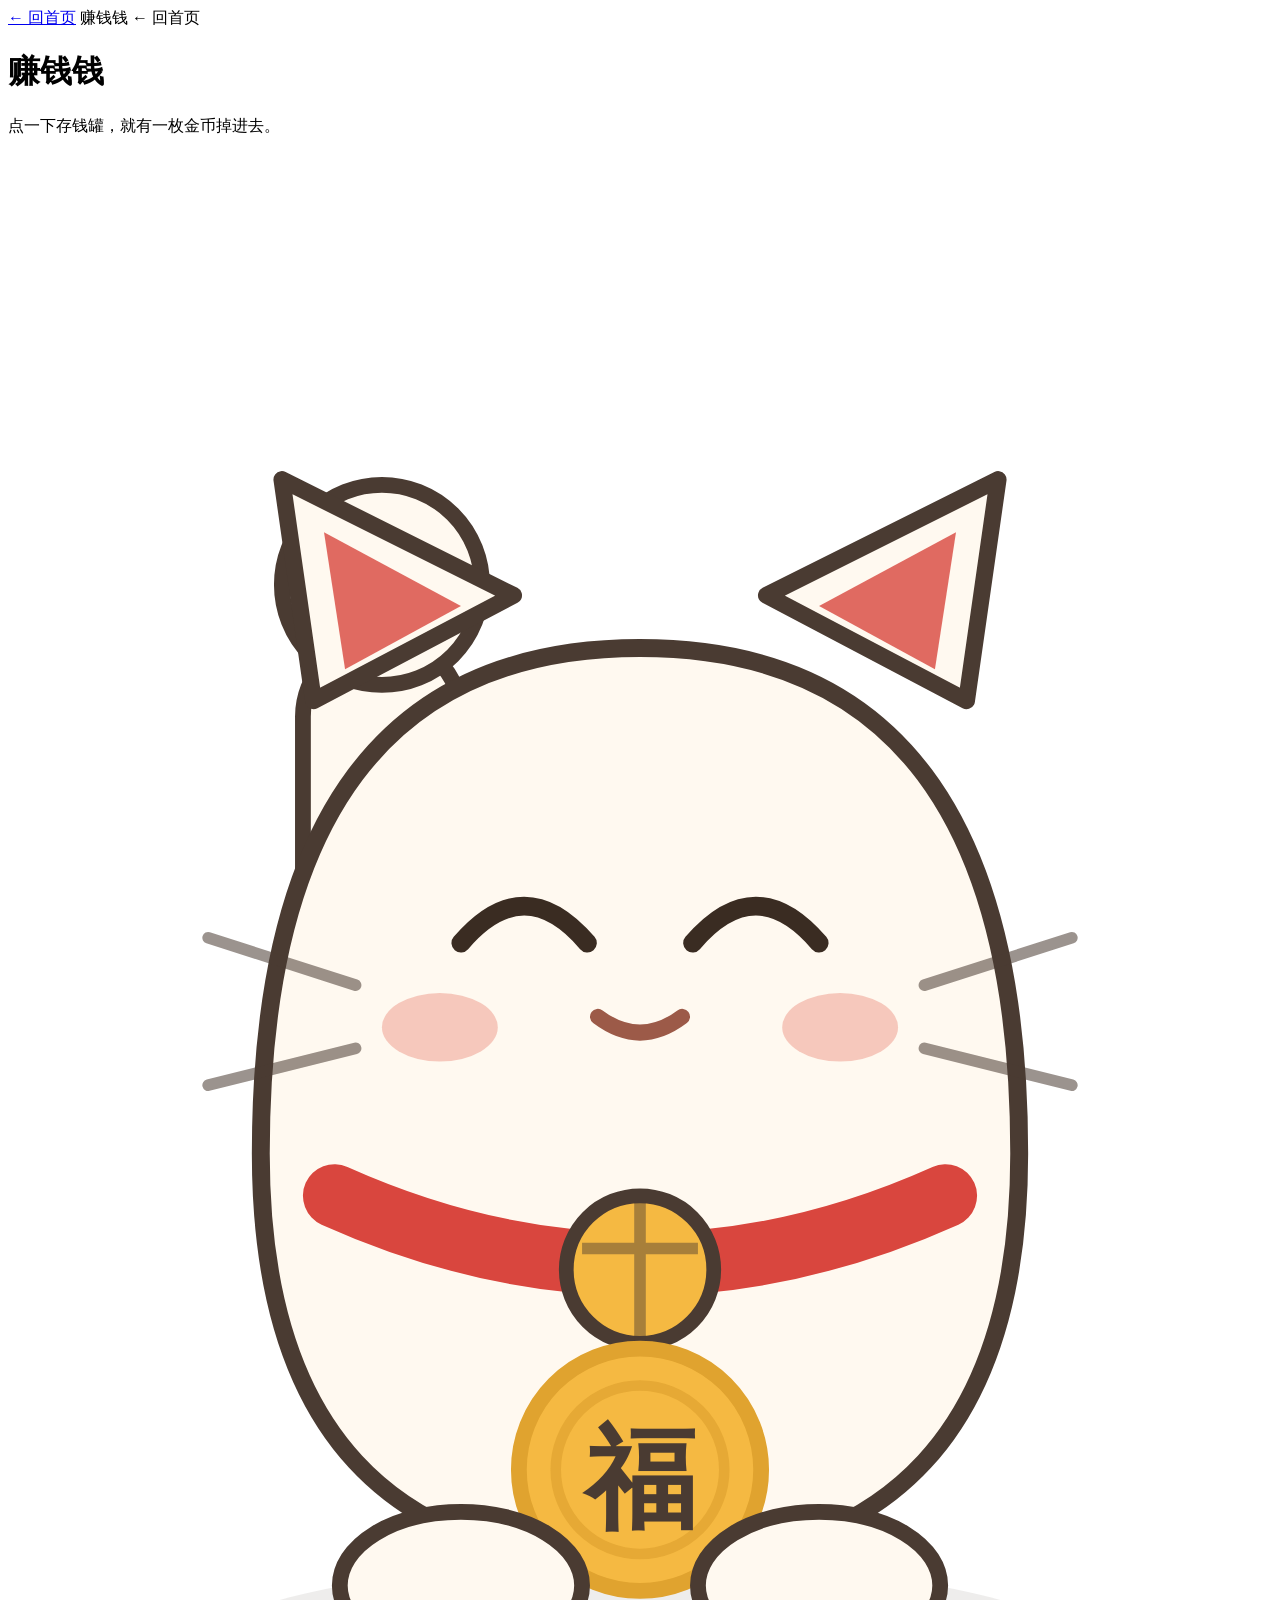
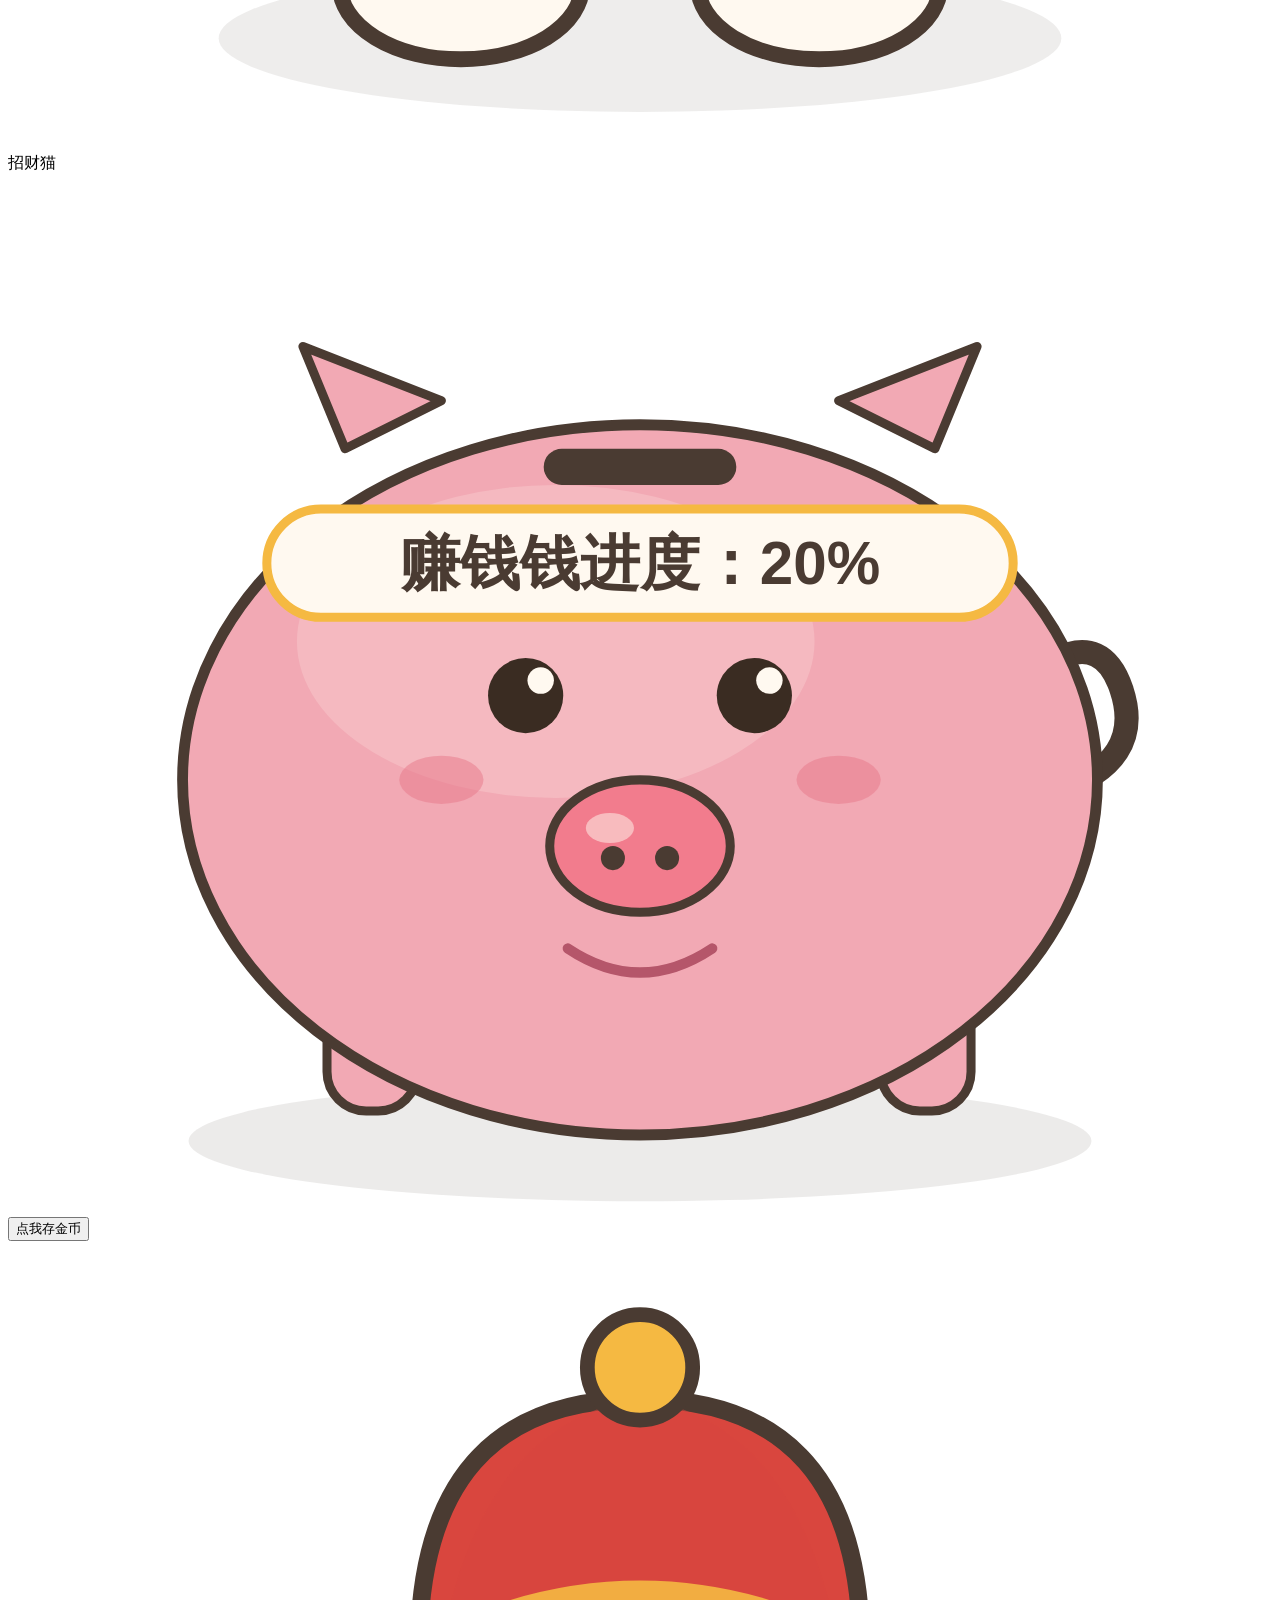
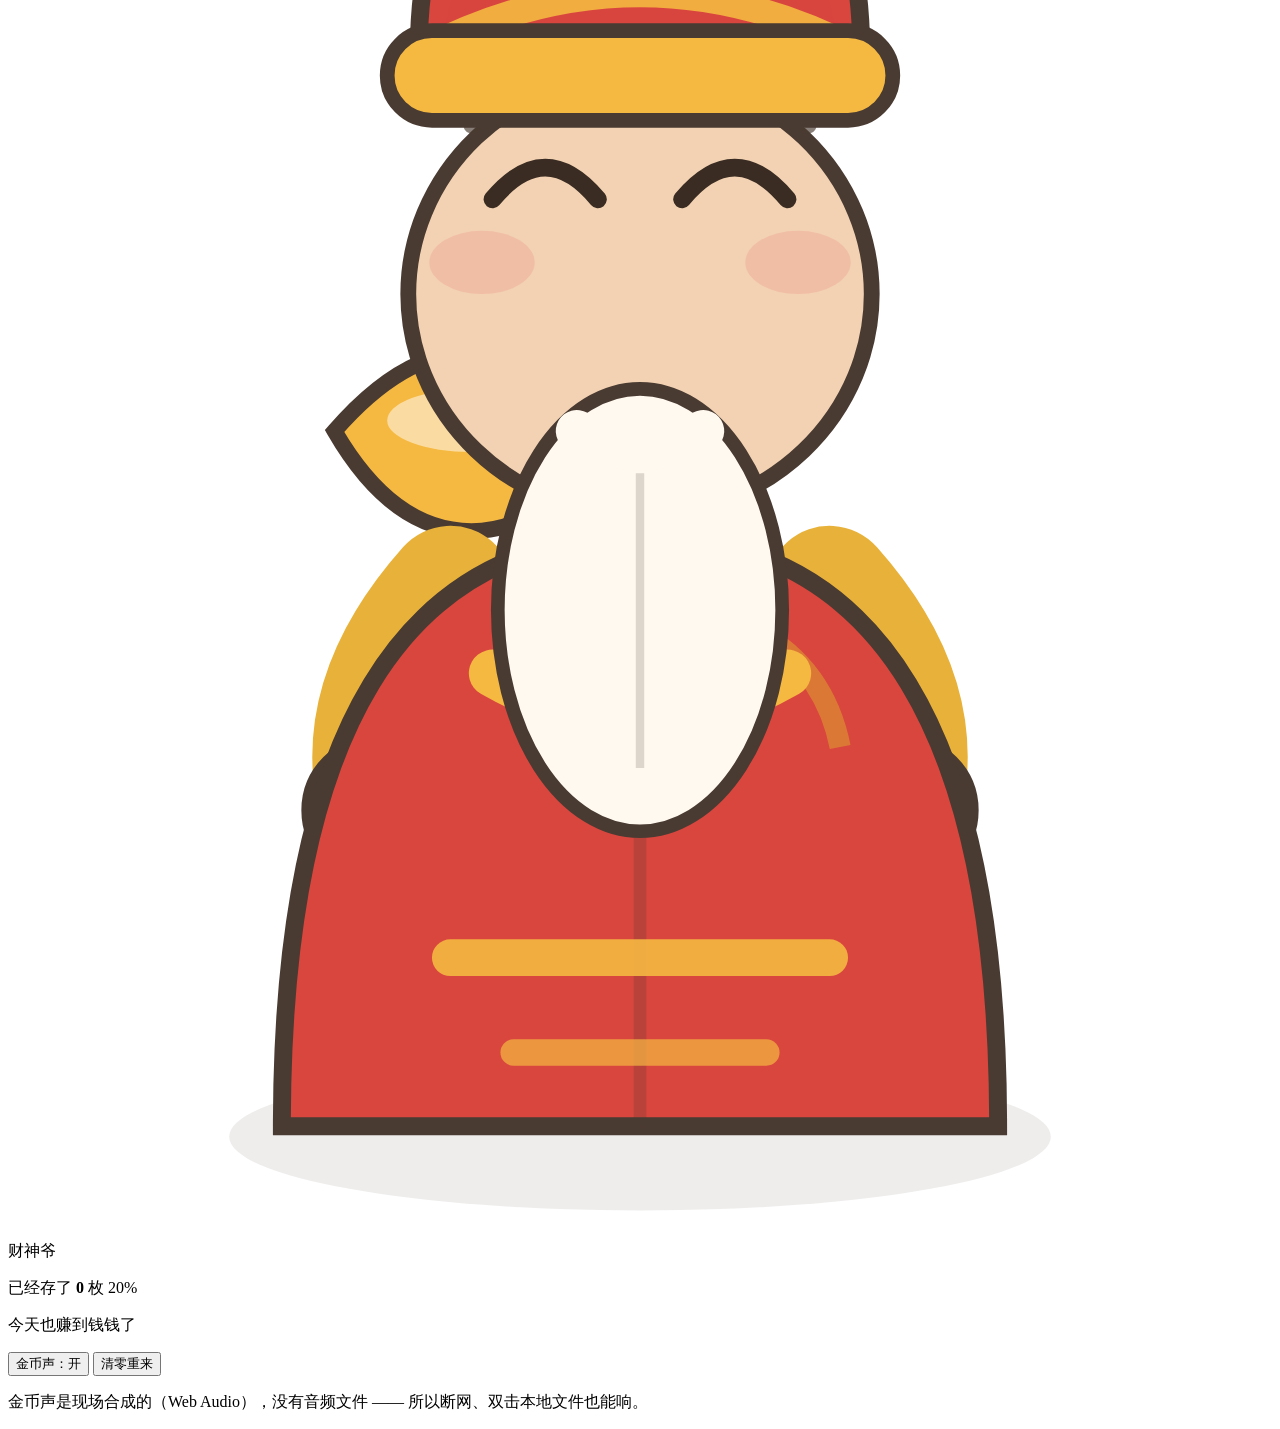
==== coin.html @ 94a7c1ab "add coin.html" ====
<!DOCTYPE html>
<html lang="zh-CN">
<head>
<meta charset="UTF-8">
<meta name="viewport" content="width=device-width, initial-scale=1">
<title>赚钱钱 · 聪聪明和小叮当</title>
<meta name="description" content="点一下存钱罐，叮的一声就存进去一枚金币。左边招财猫，右边财神爷，一起帮合力攒钱钱。">
<meta name="theme-color" content="#FFF9F0">
<link rel="canonical" href="https://henrylu-gz.github.io/ccm-xdd/coin.html">
<meta name="robots" content="noindex">

<link rel="icon" href="favicon.ico" sizes="32x32">
<link rel="icon" type="image/svg+xml" href="favicon.svg">
<link rel="apple-touch-icon" href="apple-touch-icon.png">

<link rel="stylesheet" href="styles.css">
</head>
<body class="coinpage">

  <main class="coin">

    <!-- 顶部返回：对称的另一半在页脚 -->
    <nav class="pagenav">
      <a class="pagenav__back" href="index.html">← 回首页</a>
      <span class="pagenav__label">赚钱钱</span>
      <span class="pagenav__ghost" aria-hidden="true">← 回首页</span>
    </nav>

    <h1 class="coin__title">赚钱钱</h1>
    <p class="coin__lead">点一下存钱罐，就有一枚金币掉进去。</p>

    <!-- 存钱罐舞台：左右两位护法 + 中间存钱罐 -->
    <div class="stage">

      <!-- 左护法：招财猫 -->
      <div class="stage__side stage__side--left" aria-hidden="true">
        <svg class="art art--cat" viewBox="0 0 240 300" role="img" aria-label="手绘招财猫">
          <ellipse cx="120" cy="282" rx="80" ry="14" fill="#4A3B32" opacity=".09"/>
          <!-- 高高举起的小手 -->
          <rect x="56" y="92" width="30" height="80" rx="15" fill="#FFF9F0" stroke="#4A3B32" stroke-width="3"/>
          <circle cx="71" cy="82" r="19" fill="#FFF9F0" stroke="#4A3B32" stroke-width="3"/>
          <path d="M63 78 q8 6 16 0" stroke="#4A3B32" stroke-width="2.4" fill="none" stroke-linecap="round"/>
          <path d="M63 88 q8 6 16 0" stroke="#4A3B32" stroke-width="2.4" fill="none" stroke-linecap="round" opacity=".5"/>
          <!-- 耳朵 -->
          <path d="M58 104 L52 62 L96 84 Z" fill="#FFF9F0" stroke="#4A3B32" stroke-width="3.2" stroke-linejoin="round"/>
          <path d="M182 104 L188 62 L144 84 Z" fill="#FFF9F0" stroke="#4A3B32" stroke-width="3.2" stroke-linejoin="round"/>
          <path d="M64 98 L60 72 L86 86 Z" fill="#D9463E" opacity=".8"/>
          <path d="M176 98 L180 72 L154 86 Z" fill="#D9463E" opacity=".8"/>
          <!-- 身体 + 头 -->
          <path d="M48 190 q0 -96 72 -96 q72 0 72 96 q0 78 -72 78 q-72 0 -72 -78 z"
                fill="#FFF9F0" stroke="#4A3B32" stroke-width="3.4"/>
          <!-- 闭眼笑 -->
          <path d="M86 150 q12 -14 24 0" stroke="#3A2C22" stroke-width="3.6" fill="none" stroke-linecap="round"/>
          <path d="M130 150 q12 -14 24 0" stroke="#3A2C22" stroke-width="3.6" fill="none" stroke-linecap="round"/>
          <path d="M112 164 q8 6 16 0" stroke="#9C5A48" stroke-width="3" fill="none" stroke-linecap="round"/>
          <ellipse cx="82" cy="166" rx="11" ry="6.5" fill="#F0A99A" opacity=".6"/>
          <ellipse cx="158" cy="166" rx="11" ry="6.5" fill="#F0A99A" opacity=".6"/>
          <g stroke="#4A3B32" stroke-width="2.2" stroke-linecap="round" opacity=".55">
            <path d="M66 158 l-28 -9"/><path d="M66 170 l-28 7"/>
            <path d="M174 158 l28 -9"/><path d="M174 170 l28 7"/>
          </g>
          <!-- 项圈 + 铃铛 -->
          <path d="M62 198 q58 26 116 0" fill="none" stroke="#D9463E" stroke-width="12" stroke-linecap="round"/>
          <circle cx="120" cy="212" r="14" fill="#F5B942" stroke="#4A3B32" stroke-width="2.8"/>
          <path d="M109 208 h22 M120 199 v26" stroke="#4A3B32" stroke-width="2.2" opacity=".45"/>
          <!-- 肚子上的金币 -->
          <circle cx="120" cy="250" r="23" fill="#F5B942" stroke="#E0A32F" stroke-width="3"/>
          <circle cx="120" cy="250" r="16" fill="none" stroke="#E0A32F" stroke-width="2" opacity=".7"/>
          <text x="120" y="259" text-anchor="middle" font-size="21" font-weight="700" fill="#4A3B32"
                font-family="'PingFang SC','Microsoft YaHei',sans-serif">福</text>
          <!-- 前爪 -->
          <ellipse cx="86" cy="272" rx="23" ry="14" fill="#FFF9F0" stroke="#4A3B32" stroke-width="3"/>
          <ellipse cx="154" cy="272" rx="23" ry="14" fill="#FFF9F0" stroke="#4A3B32" stroke-width="3"/>
        </svg>
        <p class="stage__name">招财猫</p>
      </div>

      <!-- 中间：存钱罐（可点） -->
      <div class="bank" id="bank">
        <div class="bank__art">
          <!-- 金币从这里落下来 -->
          <div class="bank__origin" id="coinOrigin" aria-hidden="true"></div>

          <svg class="art art--piggy" viewBox="0 0 420 340" role="img"
               aria-label="手绘粉色存钱罐，罐身写着赚钱钱进度，金币从投币口落进去">
            <ellipse cx="210" cy="316" rx="150" ry="20" fill="#4A3B32" opacity=".1"/>

            <!-- 四条腿 -->
            <rect x="106" y="258" width="30" height="48" rx="13" fill="#F2A9B4" stroke="#4A3B32" stroke-width="3"/>
            <rect x="168" y="266" width="30" height="42" rx="13" fill="#F2A9B4" stroke="#4A3B32" stroke-width="3"/>
            <rect x="232" y="266" width="30" height="42" rx="13" fill="#F2A9B4" stroke="#4A3B32" stroke-width="3"/>
            <rect x="290" y="258" width="30" height="48" rx="13" fill="#F2A9B4" stroke="#4A3B32" stroke-width="3"/>

            <!-- 尾巴 -->
            <path d="M348 200 q30 -10 22 -34 q-6 -18 -22 -10" fill="none" stroke="#4A3B32"
                  stroke-width="8" stroke-linecap="round"/>

            <!-- 耳朵（收短，给标签让出空间） -->
            <path d="M112 86 l-14 -34 l46 18 z" fill="#F2A9B4" stroke="#4A3B32" stroke-width="3" stroke-linejoin="round"/>
            <path d="M308 86 l14 -34 l-46 18 z" fill="#F2A9B4" stroke="#4A3B32" stroke-width="3" stroke-linejoin="round"/>

            <!-- 身体 -->
            <ellipse cx="210" cy="196" rx="152" ry="118" fill="#F2A9B4" stroke="#4A3B32" stroke-width="3.6"/>
            <ellipse cx="182" cy="150" rx="86" ry="52" fill="#FFF9F0" opacity=".2"/>

            <!-- 投币口 -->
            <rect x="178" y="86" width="64" height="12" rx="6" fill="#4A3B32"/>

            <!-- 进度标签：紧贴投币口下方，字号收小，完全落在五官上方 -->
            <g>
              <rect x="86" y="106" width="248" height="36" rx="18" fill="#FFF9F0" stroke="#F5B942" stroke-width="3"/>
              <text x="210" y="131" text-anchor="middle" font-size="20" font-weight="700" fill="#4A3B32"
                    font-family="'PingFang SC','Microsoft YaHei',sans-serif">赚钱钱进度：<tspan id="pctText">20%</tspan></text>
            </g>

            <!-- 眼睛 -->
            <g class="piggy__eyes">
              <circle cx="172" cy="168" r="12.5" fill="#3A2C22"/>
              <circle cx="248" cy="168" r="12.5" fill="#3A2C22"/>
              <circle cx="177" cy="163" r="4.4" fill="#FFF9F0"/>
              <circle cx="253" cy="163" r="4.4" fill="#FFF9F0"/>
            </g>
            <ellipse cx="144" cy="196" rx="14" ry="8" fill="#E8788A" opacity=".5"/>
            <ellipse cx="276" cy="196" rx="14" ry="8" fill="#E8788A" opacity=".5"/>

            <!-- 鼻子 -->
            <ellipse cx="210" cy="218" rx="30" ry="22" fill="#F27C8D" stroke="#4A3B32" stroke-width="3"/>
            <ellipse cx="200" cy="212" rx="8" ry="5" fill="#FFF9F0" opacity=".5"/>
            <circle cx="201" cy="222" r="4" fill="#4A3B32"/>
            <circle cx="219" cy="222" r="4" fill="#4A3B32"/>

            <!-- 微微笑 -->
            <path d="M186 252 q24 16 48 0" stroke="#B5566A" stroke-width="3.4" fill="none" stroke-linecap="round"/>
          </svg>
        </div>

        <button class="bank__hit" id="bankBtn" type="button"
                aria-label="点一下，往存钱罐里存一枚金币">
          <span class="bank__hint">点我存金币</span>
        </button>
      </div>

      <!-- 右护法：财神爷 -->
      <div class="stage__side stage__side--right" aria-hidden="true">
        <svg class="art art--god" viewBox="0 0 240 300" role="img" aria-label="手绘财神爷">
          <ellipse cx="120" cy="284" rx="78" ry="14" fill="#4A3B32" opacity=".09"/>

          <!-- 金元宝（捧在右手） -->
          <g>
            <path d="M62 150 q26 -30 52 0 q-11 19 -26 19 q-15 0 -26 -19 z" fill="#F5B942" stroke="#4A3B32" stroke-width="3"/>
            <ellipse cx="88" cy="148" rx="16" ry="6" fill="#FFF9F0" opacity=".55"/>
          </g>

          <!-- 双臂 -->
          <path d="M84 180 q-16 18 -14 36" fill="none" stroke="#E8B23A" stroke-width="24" stroke-linecap="round"/>
          <path d="M156 180 q16 18 14 36" fill="none" stroke="#E8B23A" stroke-width="24" stroke-linecap="round"/>
          <circle cx="70" cy="222" r="13" fill="#F2D2B2" stroke="#4A3B32" stroke-width="2.6"/>
          <circle cx="170" cy="222" r="13" fill="#F2D2B2" stroke="#4A3B32" stroke-width="2.6"/>

          <!-- 官袍 -->
          <path d="M52 282 q0 -112 68 -112 q68 0 68 112 z" fill="#D9463E" stroke="#4A3B32" stroke-width="3.4"/>
          <path d="M120 176 v106" stroke="#4A3B32" stroke-width="2.4" opacity=".22"/>
          <path d="M132 184 q22 6 26 26" fill="none" stroke="#E0A32F" stroke-width="4" opacity=".55"/>
          <path d="M92 196 q28 16 56 0" fill="none" stroke="#F5B942" stroke-width="9" stroke-linecap="round"/>
          <circle cx="120" cy="210" r="10" fill="#F5B942" stroke="#4A3B32" stroke-width="2.4"/>
          <path d="M84 250 h72" stroke="#F5B942" stroke-width="7" stroke-linecap="round" opacity=".9"/>
          <path d="M96 268 h48" stroke="#F5B942" stroke-width="5" stroke-linecap="round" opacity=".7"/>

          <!-- 脖子与脸 -->
          <rect x="108" y="150" width="24" height="24" rx="9" fill="#F2D2B2" stroke="#4A3B32" stroke-width="2.6"/>
          <ellipse cx="120" cy="124" rx="44" ry="42" fill="#F2D2B2" stroke="#4A3B32" stroke-width="3"/>

          <!-- 白胡子：椭圆挂在脸下方，宽而圆，像财神的长须 -->
          <ellipse cx="120" cy="184" rx="27" ry="42" fill="#FFF9F0" stroke="#4A3B32" stroke-width="2.6"/>
          <path d="M108 150 q12 7 24 0" fill="none" stroke="#FFF9F0" stroke-width="8" stroke-linecap="round"/>
          <path d="M120 158 v56" stroke="#4A3B32" stroke-width="1.6" opacity=".18"/>

          <!-- 笑成弯月的眉眼 -->
          <path d="M92 106 q10 -12 20 0" stroke="#3A2C22" stroke-width="3.4" fill="none" stroke-linecap="round"/>
          <path d="M128 106 q10 -12 20 0" stroke="#3A2C22" stroke-width="3.4" fill="none" stroke-linecap="round"/>
          <path d="M88 92 q13 -8 26 -3" stroke="#4A3B32" stroke-width="3" fill="none" stroke-linecap="round" opacity=".65"/>
          <path d="M126 89 q13 -5 26 3" stroke="#4A3B32" stroke-width="3" fill="none" stroke-linecap="round" opacity=".65"/>
          <ellipse cx="90" cy="118" rx="10" ry="6" fill="#F0A99A" opacity=".5"/>
          <ellipse cx="150" cy="118" rx="10" ry="6" fill="#F0A99A" opacity=".5"/>

          <!-- 财神帽：红帽身 + 金帽檐 + 金顶珠 -->
          <path d="M78 78 q0 -48 42 -48 q42 0 42 48 z" fill="#D9463E" stroke="#4A3B32" stroke-width="3.4" stroke-linejoin="round"/>
          <path d="M120 30 q-30 4 -38 48 h76 q-8 -44 -38 -48 z" fill="#D9463E" opacity=".55"/>
          <path d="M78 78 q42 -22 84 0" fill="none" stroke="#F5B942" stroke-width="5" stroke-linecap="round" opacity=".9"/>
          <rect x="72" y="74" width="96" height="17" rx="8.5" fill="#F5B942" stroke="#4A3B32" stroke-width="2.8"/>
          <circle cx="120" cy="24" r="10" fill="#F5B942" stroke="#4A3B32" stroke-width="2.8"/>
        </svg>
        <p class="stage__name">财神爷</p>
      </div>

    </div>

    <!-- 计数器 -->
    <p class="counter">
      已经存了 <strong id="countText">0</strong> 枚
      <span class="counter__pct" id="pctInline">20%</span>
    </p>
    <p class="counter__hint" id="soundHint">今天也赚到钱钱了</p>

    <!-- 声音开关 -->
    <div class="soundrow">
      <button class="soundbtn" id="soundBtn" type="button" aria-pressed="true">
        <span id="soundBtnText">金币声：开</span>
      </button>
      <button class="soundbtn soundbtn--ghost" id="resetBtn" type="button">清零重来</button>
    </div>

    <p class="coin__note">
      金币声是现场合成的（Web Audio），没有音频文件 —— 所以断网、双击本地文件也能响。
    </p>

  </main>

  <script src="coin.js"></script>
</body>
</html>
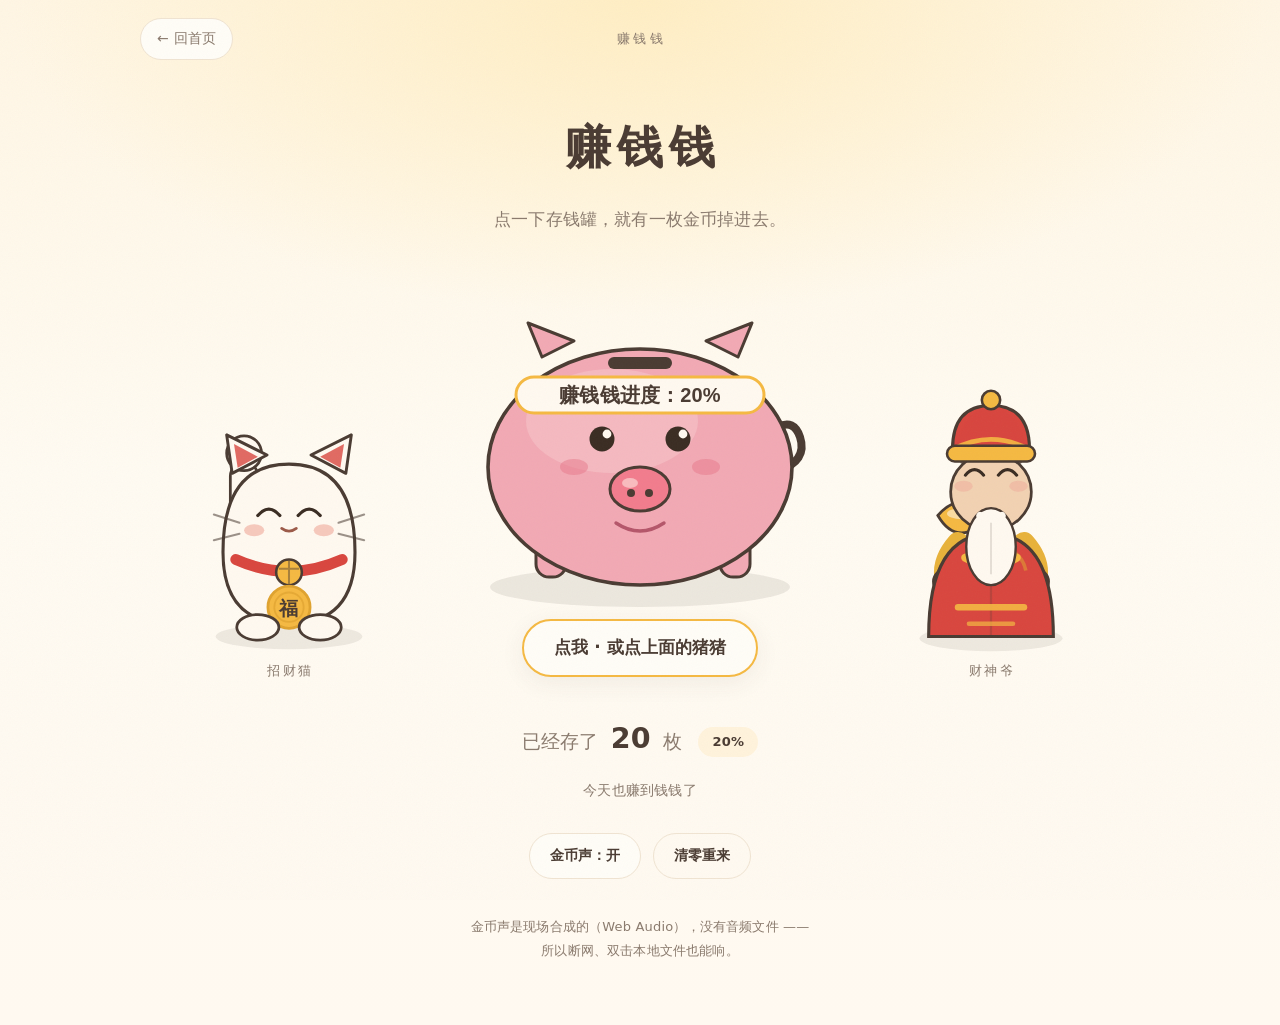
==== commit 5d161037: "﻿赚钱钱页四项修改：金币声更清脆、初始20枚、整猪可点、文案顺序循环 - 金币声：基音 2350Hz -> 3520/5240/6900/8600Hz 四个泛音，衰减收短，   撞击噪声加高通切掉闷的" ====
--- a/coin.html
+++ b/coin.html
@@ -75,9 +75,10 @@
         <p class="stage__name">招财猫</p>
       </div>
 
-      <!-- 中间：存钱罐（可点） -->
+      <!-- 中间：存钱罐（整个罐子都能点，不只是下面的按钮） -->
       <div class="bank" id="bank">
-        <div class="bank__art">
+        <div class="bank__art" id="bankArt" role="button" tabindex="-1"
+             title="点一下，存一枚金币">
           <!-- 金币从这里落下来 -->
           <div class="bank__origin" id="coinOrigin" aria-hidden="true"></div>
 
@@ -136,7 +137,7 @@
 
         <button class="bank__hit" id="bankBtn" type="button"
                 aria-label="点一下，往存钱罐里存一枚金币">
-          <span class="bank__hint">点我存金币</span>
+          <span class="bank__hint">点我 · 或点上面的猪猪</span>
         </button>
       </div>
 
--- a/styles.css
+++ b/styles.css
@@ -0,0 +1,725 @@
+/* =========================================================
+   聪聪明和小叮当 · styles.css
+   配色（DESIGN.md 第 7 节 · 4 色封顶）
+   ========================================================= */
+:root{
+  --bg:      #FFF9F0;   /* 背景色 · 暖奶油白 */
+  --primary: #F5B942;   /* 主色   · 暖黄（油菜花田） */
+  --ink:     #4A3B32;   /* 文字色 · 暖棕 */
+  --accent:  #7FB77E;   /* 点缀色 · 奶油绿 */
+
+  /* 由 4 色派生的层级与柔和色 */
+  --ink-soft: #8A7A6D;
+  --cream:    #FFF3DC;
+  --card:     #FFFFFF;
+  --line:     #F0E4D2;
+
+  --r-lg: 20px;
+  --r-sm: 999px;
+  --shadow: 0 6px 24px rgba(74,59,50,.07);
+  --shadow-lg: 0 14px 40px rgba(74,59,50,.10);
+}
+
+*,*::before,*::after{ box-sizing:border-box; }
+
+html{ scroll-behavior:smooth; -webkit-text-size-adjust:100%; }
+
+body{
+  margin:0;
+  background-color:var(--bg);
+  color:var(--ink);
+  font-family:"PingFang SC","HarmonyOS Sans SC","Hiragino Sans GB",
+              "Microsoft YaHei","Source Han Sans SC","Noto Sans SC",
+              system-ui,-apple-system,"Segoe UI",sans-serif;
+  font-size:clamp(16px,1.6vw,18px);
+  line-height:1.85;
+  letter-spacing:.01em;
+  overflow-x:hidden;
+}
+
+/* 极淡纸纹，增加手作感 */
+body::after{
+  content:"";
+  position:fixed; inset:0;
+  pointer-events:none;
+  z-index:9;
+  opacity:.035;
+  background-image:url("data:image/svg+xml,%3Csvg xmlns='http://www.w3.org/2000/svg' width='120' height='120'%3E%3Cfilter id='n'%3E%3CfeTurbulence type='fractalNoise' baseFrequency='.8' numOctaves='3'/%3E%3C/filter%3E%3Crect width='120' height='120' filter='url(%23n)'/%3E%3C/svg%3E");
+}
+
+img,svg{ display:block; max-width:100%; }
+
+.wrap{ width:min(940px,100% - 48px); margin-inline:auto; }
+
+/* =========================================================
+   1 · 首屏
+   ========================================================= */
+.hero{
+  position:relative;
+  padding:clamp(44px,7vh,84px) 0 clamp(48px,7vh,80px);
+  overflow:hidden;
+  isolation:isolate;
+}
+.hero__sky{
+  position:absolute; inset:0;
+  background:
+    radial-gradient(60% 46% at 78% 12%, #FFEFC9 0%, rgba(255,239,201,0) 68%),
+    linear-gradient(180deg,#FFF6E4 0%, #FFFBF2 58%, var(--bg) 100%);
+  z-index:-2;
+}
+.hero__inner{ text-align:center; position:relative; z-index:1; }
+
+.hero__eyebrow{
+  margin:0 0 8px;
+  font-size:13px;
+  letter-spacing:.34em;
+  text-indent:.34em;
+  color:var(--ink-soft);
+}
+
+.hero__name{
+  margin:0;
+  font-size:clamp(44px,9vw,76px);
+  line-height:1.15;
+  letter-spacing:.1em;
+  text-indent:.1em;
+  font-weight:800;
+}
+.hero__name::after{
+  content:"";
+  display:block;
+  width:56px; height:6px;
+  margin:20px auto 0;
+  border-radius:var(--r-sm);
+  background:var(--primary);
+}
+
+.hero__sub{
+  margin:18px 0 0;
+  font-size:clamp(16px,1.6vw,18px);
+  color:var(--ink-soft);
+}
+
+/* 手写感小标牌：合力是聪聪明 */
+.nameplate{
+  display:inline-block;
+  margin:26px 0 0;
+  padding:10px 26px;
+  font-size:clamp(17px,1.9vw,21px);
+  font-weight:700;
+  color:var(--ink);
+  background:#FFFDF7;
+  border:2px solid var(--primary);
+  border-radius:var(--r-sm);
+  box-shadow:var(--shadow);
+  transform:rotate(-1.6deg);
+}
+.nameplate::before,
+.nameplate::after{
+  content:"✿";
+  color:var(--primary);
+  font-size:.85em;
+  margin-inline:10px;
+  vertical-align:.06em;
+}
+
+.hero__art{
+  margin:clamp(26px,4vh,44px) auto 0;
+  max-width:880px;
+}
+.hero__art picture{ display:block; }
+/* 图片自带的背景色比页面略冷，用遮罩让四边柔和淡出，避免出现一个白框 */
+.hero__img{
+  width:100%;
+  height:auto;
+  display:block;
+  -webkit-mask-image:
+    linear-gradient(to right,  transparent 0, #000 13%, #000 87%, transparent 100%),
+    linear-gradient(to bottom, transparent 0, #000 11%, #000 82%, transparent 100%);
+  -webkit-mask-composite:source-in;
+  mask-image:
+    linear-gradient(to right,  transparent 0, #000 13%, #000 87%, transparent 100%),
+    linear-gradient(to bottom, transparent 0, #000 11%, #000 82%, transparent 100%);
+  mask-composite:intersect;
+}
+
+/* =========================================================
+   通用板块
+   ========================================================= */
+.section{ padding:clamp(56px,9vh,104px) 0; }
+.section--alt{
+  background:linear-gradient(180deg, rgba(245,185,66,.07), rgba(245,185,66,0) 62%);
+}
+
+.section__title{
+  margin:0;
+  font-size:clamp(26px,3.4vw,36px);
+  letter-spacing:.04em;
+  font-weight:800;
+  text-align:center;
+}
+.section__title::after{
+  content:"";
+  display:block;
+  width:44px; height:5px;
+  margin:16px auto 0;
+  border-radius:var(--r-sm);
+  background:var(--primary);
+}
+.section__lead{
+  margin:18px auto 0;
+  max-width:30em;
+  text-align:center;
+  color:var(--ink-soft);
+  font-size:clamp(15px,1.5vw,17px);
+}
+
+/* =========================================================
+   2 · 人物卡
+   ========================================================= */
+.cards{
+  margin-top:clamp(32px,5vh,48px);
+  display:grid;
+  grid-template-columns:repeat(auto-fit,minmax(240px,1fr));
+  gap:24px;
+  max-width:640px;
+  margin-inline:auto;
+}
+
+.card{
+  padding:28px 24px 30px;
+  background:var(--card);
+  border:1px solid var(--line);
+  border-radius:var(--r-lg);
+  box-shadow:var(--shadow);
+  text-align:center;
+  transition:transform .32s cubic-bezier(.2,.7,.3,1), box-shadow .32s ease;
+}
+.card:hover{ transform:translateY(-4px); box-shadow:var(--shadow-lg); }
+
+.card__art{
+  width:min(190px,64%);
+  margin:0 auto;
+}
+.portrait{
+  width:100%;
+  height:auto;
+  border-radius:50%;
+}
+
+.card__name{
+  margin:14px 0 0;
+  font-size:clamp(20px,2.2vw,24px);
+  letter-spacing:.06em;
+  font-weight:800;
+}
+.card__name::after{
+  content:"";
+  display:block;
+  width:22px; height:3px;
+  margin:10px auto 0;
+  border-radius:var(--r-sm);
+  background:var(--primary);
+}
+.card__desc{
+  margin:12px 0 0;
+  color:var(--ink-soft);
+  font-size:clamp(15px,1.5vw,17px);
+}
+
+/* =========================================================
+   3 · 我的日常
+   ========================================================= */
+/* 7 张卡：用 flex 居中换行，避免最后一行只剩一张时孤零零偏左 */
+.daily{
+  margin-top:clamp(32px,5vh,48px);
+  display:flex;
+  flex-wrap:wrap;
+  justify-content:center;
+  gap:24px;
+}
+
+.daily__item{
+  flex:0 1 258px;
+  max-width:330px;
+  min-width:200px;
+  padding:22px 18px 20px;
+  background:var(--card);
+  border:1px solid var(--line);
+  border-radius:var(--r-lg);
+  box-shadow:var(--shadow);
+  text-align:center;
+  transition:transform .32s cubic-bezier(.2,.7,.3,1), box-shadow .32s ease;
+}
+.daily__item:hover{ transform:translateY(-4px); box-shadow:var(--shadow-lg); }
+
+.daily__art{ width:min(230px,100%); margin:0 auto; }
+.daily__art .art{ width:100%; height:auto; }
+
+.daily__cap{
+  margin:14px 0 0;
+  font-size:clamp(15px,1.6vw,17px);
+  font-weight:700;
+  letter-spacing:.03em;
+}
+
+/* =========================================================
+   4 · 结尾
+   ========================================================= */
+.footer{
+  padding:clamp(52px,8vh,88px) 0 clamp(40px,6vh,64px);
+  background:linear-gradient(180deg, rgba(127,183,126,0) 0%, rgba(127,183,126,.12) 100%);
+  text-align:center;
+}
+.footer__line{
+  margin:0;
+  color:var(--ink-soft);
+  font-size:clamp(15px,1.5vw,17px);
+}
+.footer__big{
+  margin:10px 0 0;
+  font-size:clamp(24px,3.4vw,34px);
+  font-weight:800;
+  letter-spacing:.05em;
+}
+.footer__note{
+  margin:26px 0 0;
+  font-size:13px;
+  color:var(--ink-soft);
+  letter-spacing:.14em;
+}
+
+/* =========================================================
+   滚动浮现（js 类由 index.html 内联脚本添加；JS 没跑起来就完全不生效）
+   ========================================================= */
+.js .card,
+.js .daily__item{
+  opacity:0;
+  transform:translateY(16px);
+  transition:opacity .6s ease,
+             transform .6s cubic-bezier(.2,.7,.3,1),
+             box-shadow .32s ease;
+}
+.js .card.is-in,
+.js .daily__item.is-in{
+  opacity:1;
+  transform:translateY(0);
+}
+
+/* =========================================================
+   动效
+   ========================================================= */
+@keyframes drift{
+  0%   { transform:translateX(0); }
+  50%  { transform:translateX(26px); }
+  100% { transform:translateX(0); }
+}
+@keyframes sway{
+  0%,100% { transform:rotate(-1.6deg); }
+  50%     { transform:rotate(1.6deg); }
+}
+@keyframes beat{
+  0%,100% { transform:scale(1); }
+  30%     { transform:scale(1.16); }
+  60%     { transform:scale(.97); }
+}
+@keyframes bob{
+  0%,100% { transform:translateY(0); }
+  50%     { transform:translateY(-3px); }
+}
+@keyframes glow{
+  0%,100% { opacity:.55; }
+  50%     { opacity:.85; }
+}
+
+.cloud--a{ animation:drift 16s ease-in-out infinite; }
+.cloud--b{ animation:drift 22s ease-in-out infinite reverse; }
+.sun{ animation:glow 7s ease-in-out infinite; transform-origin:672px 82px; }
+.flowers{ animation:sway 6.5s ease-in-out infinite; transform-origin:400px 420px; }
+.chara{ animation:bob 5.4s ease-in-out infinite; }
+.chara--boy{ animation-delay:-2.7s; }
+.heart{
+  animation:beat 2.6s ease-in-out infinite;
+  transform-origin:413px 352px;
+}
+
+@media (prefers-reduced-motion:reduce){
+  *{ animation:none !important; transition:none !important; }
+  html{ scroll-behavior:auto; }
+}
+
+/* =========================================================
+   404 页
+   ========================================================= */
+.notfound{ min-height:100vh; }
+.nf{
+  display:flex;
+  align-items:center;
+  min-height:100vh;
+  padding:48px 0;
+  background:linear-gradient(180deg,#FFF6E4 0%, #FFFBF2 55%, var(--bg) 100%);
+}
+.nf__inner{ text-align:center; }
+
+.nf__art{ width:min(300px,74%); margin:0 auto; }
+.nf__art .art{ width:100%; height:auto; }
+
+.nf__code{
+  margin:18px 0 0;
+  font-size:13px;
+  letter-spacing:.36em;
+  text-indent:.36em;
+  color:var(--primary);
+  font-weight:700;
+}
+.nf__title{
+  margin:10px 0 0;
+  font-size:clamp(24px,3.4vw,34px);
+  font-weight:800;
+  letter-spacing:.04em;
+}
+.nf__text{
+  margin:14px auto 0;
+  max-width:26em;
+  color:var(--ink-soft);
+  font-size:clamp(15px,1.5vw,17px);
+}
+
+.btn-home{
+  display:inline-block;
+  margin-top:28px;
+  padding:13px 34px;
+  font-size:clamp(15px,1.6vw,17px);
+  font-weight:700;
+  color:var(--ink);
+  background:#FFFDF7;
+  border:2px solid var(--primary);
+  border-radius:var(--r-sm);
+  box-shadow:var(--shadow);
+  text-decoration:none;
+  transition:transform .28s cubic-bezier(.2,.7,.3,1), box-shadow .28s ease, background-color .28s ease;
+}
+.btn-home:hover,
+.btn-home:focus-visible{
+  transform:translateY(-2px);
+  box-shadow:var(--shadow-lg);
+  background:#FFF6DF;
+}
+
+.nf__note{
+  margin:30px 0 0;
+  font-size:13px;
+  letter-spacing:.14em;
+  color:var(--ink-soft);
+}
+
+/* =========================================================
+   赚钱钱页（coin.html）
+   ========================================================= */
+.coinpage{
+  min-height:100vh;
+  background:
+    radial-gradient(70% 44% at 50% 0%, #FFEEC4 0%, rgba(255,238,196,0) 70%),
+    linear-gradient(180deg,#FFF6E4 0%, #FFFBF2 46%, var(--bg) 100%);
+}
+
+.coin{ padding:0 0 clamp(40px,7vh,72px); }
+
+/* 顶栏：左返回、中标题、右占位（保持标题居中） */
+.pagenav{
+  width:min(1000px,100% - 40px);
+  margin:0 auto;
+  padding:18px 0;
+  display:grid;
+  grid-template-columns:1fr auto 1fr;
+  align-items:center;
+  gap:12px;
+  font-size:14px;
+}
+.pagenav__back{
+  justify-self:start;
+  color:var(--ink-soft);
+  text-decoration:none;
+  padding:7px 16px;
+  border:1.5px solid var(--line);
+  border-radius:var(--r-sm);
+  background:#FFFDF7;
+  transition:color .25s ease, border-color .25s ease, transform .25s ease;
+}
+.pagenav__back:hover,
+.pagenav__back:focus-visible{
+  color:var(--ink);
+  border-color:var(--primary);
+  transform:translateX(-2px);
+}
+.pagenav__label{
+  letter-spacing:.3em;
+  text-indent:.3em;
+  color:var(--ink-soft);
+  font-size:13px;
+}
+.pagenav__ghost{
+  justify-self:end;
+  visibility:hidden;
+  padding:7px 16px;
+  border:1.5px solid transparent;
+}
+
+.coin__title{
+  margin:clamp(14px,3vh,28px) 0 0;
+  text-align:center;
+  font-size:clamp(30px,4.4vw,46px);
+  font-weight:800;
+  letter-spacing:.12em;
+  text-indent:.12em;
+}
+.coin__lead{
+  margin:14px auto 0;
+  max-width:26em;
+  text-align:center;
+  color:var(--ink-soft);
+  font-size:clamp(15px,1.6vw,17px);
+}
+
+/* ---------- 舞台：招财猫 / 存钱罐 / 财神爷 ---------- */
+.stage{
+  margin-top:clamp(20px,4vh,40px);
+  display:flex;
+  align-items:flex-end;
+  justify-content:center;
+  gap:clamp(4px,2.4vw,34px);
+  padding-inline:12px;
+}
+.stage__side{
+  flex:0 1 220px;
+  min-width:0;
+  text-align:center;
+}
+.stage__side--left{ transform:translateY(6px); }
+.stage__side--right{ transform:translateY(6px); }
+.stage__name{
+  margin:6px 0 0;
+  font-size:13px;
+  letter-spacing:.2em;
+  text-indent:.2em;
+  color:var(--ink-soft);
+}
+.art--cat,
+.art--god,
+.art--piggy{ width:100%; height:auto; }
+
+/* ---------- 存钱罐（可点） ---------- */
+.bank{
+  flex:0 1 420px;
+  position:relative;
+  text-align:center;
+  transition:transform .18s cubic-bezier(.2,.7,.3,1);
+}
+/* 整个猪猪都能点：加手型光标和轻微放大反馈 */
+.bank__art{
+  position:relative;
+  cursor:pointer;
+  transition:transform .2s cubic-bezier(.2,.7,.3,1);
+}
+.bank__art:hover{ transform:scale(1.015); }
+.bank__art:active{ transform:scale(.99); }
+.bank__art svg{ pointer-events:auto; }
+.bank__origin{
+  position:absolute;
+  left:50%;
+  top:0;
+  width:2px;
+  height:2px;
+  margin-left:-1px;
+  pointer-events:none;
+}
+.bank__hit{
+  display:block;
+  margin:8px auto 0;
+  padding:11px 30px;
+  font:inherit;
+  font-size:clamp(15px,1.6vw,17px);
+  font-weight:700;
+  color:var(--ink);
+  background:#FFFDF7;
+  border:2px solid var(--primary);
+  border-radius:var(--r-sm);
+  box-shadow:var(--shadow);
+  cursor:pointer;
+  -webkit-tap-highlight-color:transparent;
+  transition:transform .18s cubic-bezier(.2,.7,.3,1), box-shadow .2s ease, background-color .2s ease;
+}
+.bank__hit:hover,
+.bank__hit:focus-visible{
+  background:#FFF6DF;
+  box-shadow:var(--shadow-lg);
+  transform:translateY(-2px);
+}
+.bank__hit:active{ transform:translateY(1px) scale(.98); }
+.bank__hint{ pointer-events:none; }
+
+/* 被点一下轻轻晃 */
+@keyframes poke{
+  0%   { transform:translateY(0) rotate(0deg); }
+  35%  { transform:translateY(-4px) rotate(-.8deg); }
+  70%  { transform:translateY(0) rotate(.5deg); }
+  100% { transform:translateY(0) rotate(0deg); }
+}
+.bank.is-poked{ animation:poke .32s ease; }
+
+/* 掉落的金币（JS 定位 + 变换） */
+.coinfall{
+  position:fixed;
+  z-index:40;
+  pointer-events:none;
+  will-change:transform;
+  filter:drop-shadow(0 2px 3px rgba(74,59,50,.22));
+}
+.coinfall svg{ width:100%; height:100%; display:block; }
+.coinfall.is-landed{ transition:transform .3s ease, opacity .34s ease; }
+
+/* ---------- 计数器 ---------- */
+.counter{
+  margin:clamp(22px,4vh,38px) 0 0;
+  text-align:center;
+  font-size:clamp(16px,1.8vw,19px);
+  color:var(--ink-soft);
+}
+.counter strong{
+  font-size:1.5em;
+  color:var(--ink);
+  font-weight:800;
+  margin-inline:6px;
+}
+.counter__pct{
+  display:inline-block;
+  margin-left:10px;
+  padding:3px 14px;
+  font-size:13px;
+  font-weight:700;
+  color:var(--ink);
+  background:#FFF3DC;
+  border-radius:var(--r-sm);
+  vertical-align:.12em;
+}
+.counter__hint{
+  margin:12px 0 0;
+  text-align:center;
+  font-size:14px;
+  color:var(--ink-soft);
+  min-height:1.6em;
+}
+
+/* ---------- 声音开关 ---------- */
+.soundrow{
+  margin-top:clamp(20px,3.5vh,30px);
+  display:flex;
+  justify-content:center;
+  flex-wrap:wrap;
+  gap:12px;
+}
+.soundbtn{
+  padding:9px 20px;
+  font:inherit;
+  font-size:14px;
+  font-weight:700;
+  color:var(--ink);
+  background:#FFFDF7;
+  border:1.5px solid var(--line);
+  border-radius:var(--r-sm);
+  cursor:pointer;
+  transition:border-color .22s ease, background-color .22s ease, transform .18s ease;
+}
+.soundbtn:hover,
+.soundbtn:focus-visible{ border-color:var(--primary); background:#FFF6DF; transform:translateY(-1px); }
+.soundbtn[aria-pressed="false"]{ color:var(--ink-soft); background:#F6F1E8; }
+.soundbtn--ghost{ background:transparent; }
+
+.coin__note{
+  margin:clamp(22px,4vh,36px) auto 0;
+  max-width:30em;
+  padding:0 20px;
+  text-align:center;
+  font-size:13px;
+  line-height:1.8;
+  color:var(--ink-soft);
+}
+
+/* 首页跳到赚钱钱页的入口 */
+.tomoney{
+  margin:clamp(26px,4.5vh,44px) 0 0;
+  text-align:center;
+}
+.tomoney__link{
+  display:inline-block;
+  padding:12px 30px;
+  font-size:clamp(15px,1.6vw,17px);
+  font-weight:700;
+  color:var(--ink);
+  background:#FFFDF7;
+  border:2px solid var(--primary);
+  border-radius:var(--r-sm);
+  box-shadow:var(--shadow);
+  text-decoration:none;
+  transition:transform .28s cubic-bezier(.2,.7,.3,1), box-shadow .28s ease, background-color .28s ease;
+}
+.tomoney__link:hover,
+.tomoney__link:focus-visible{
+  transform:translateY(-2px);
+  box-shadow:var(--shadow-lg);
+  background:#FFF6DF;
+}
+
+/* =========================================================
+   手机适配
+   ========================================================= */
+@media (max-width:640px){
+  .wrap{ width:min(940px,100% - 32px); }
+  body{ line-height:1.8; }
+
+  /* 手机上：首屏图放宽到接近满屏，并换成 4:5 竖图，人物才够大 */
+  .hero{ padding-bottom:clamp(36px,5vh,56px); }
+  .hero__art{ max-width:100%; margin-top:clamp(22px,3.5vh,32px); }
+  .hero__img{
+    -webkit-mask-image:
+      linear-gradient(to right,  transparent 0, #000 7%, #000 93%, transparent 100%),
+      linear-gradient(to bottom, transparent 0, #000 6%, #000 90%, transparent 100%);
+    mask-image:
+      linear-gradient(to right,  transparent 0, #000 7%, #000 93%, transparent 100%),
+      linear-gradient(to bottom, transparent 0, #000 6%, #000 90%, transparent 100%);
+  }
+
+  .nameplate{ transform:rotate(-1.2deg); padding:8px 18px; }
+  .nameplate::before,
+  .nameplate::after{ margin-inline:6px; }
+
+  .cards,
+  .daily{ gap:16px; }
+  .card{ padding:22px 18px 24px; }
+  .daily__item{ padding:18px 14px 16px; }
+}
+
+/* 超小屏（如 320px）兜底 */
+@media (max-width:360px){
+  .hero__eyebrow{ letter-spacing:.22em; text-indent:.22em; }
+  .nameplate{ font-size:16px; }
+}
+
+/* 赚钱钱页：手机上让存钱罐更大，两尊护法缩到两侧 */
+@media (max-width:640px){
+  .pagenav{ width:calc(100% - 28px); padding:14px 0; font-size:13px; }
+  .pagenav__back{ padding:6px 12px; }
+  .stage{
+    gap:0;
+    padding-inline:6px;
+    align-items:flex-end;
+  }
+  .stage__side{ flex:0 1 78px; }
+  .stage__side--left{ transform:translateY(4px) translateX(8px); }
+  .stage__side--right{ transform:translateY(4px) translateX(-8px); }
+  .stage__name{ font-size:11px; letter-spacing:.1em; text-indent:.1em; }
+  .bank{ flex:1 1 auto; min-width:0; z-index:1; }
+  .bank__hit{ padding:10px 22px; }
+  .soundrow{ gap:10px; }
+  .soundbtn{ padding:8px 16px; font-size:13px; }
+}
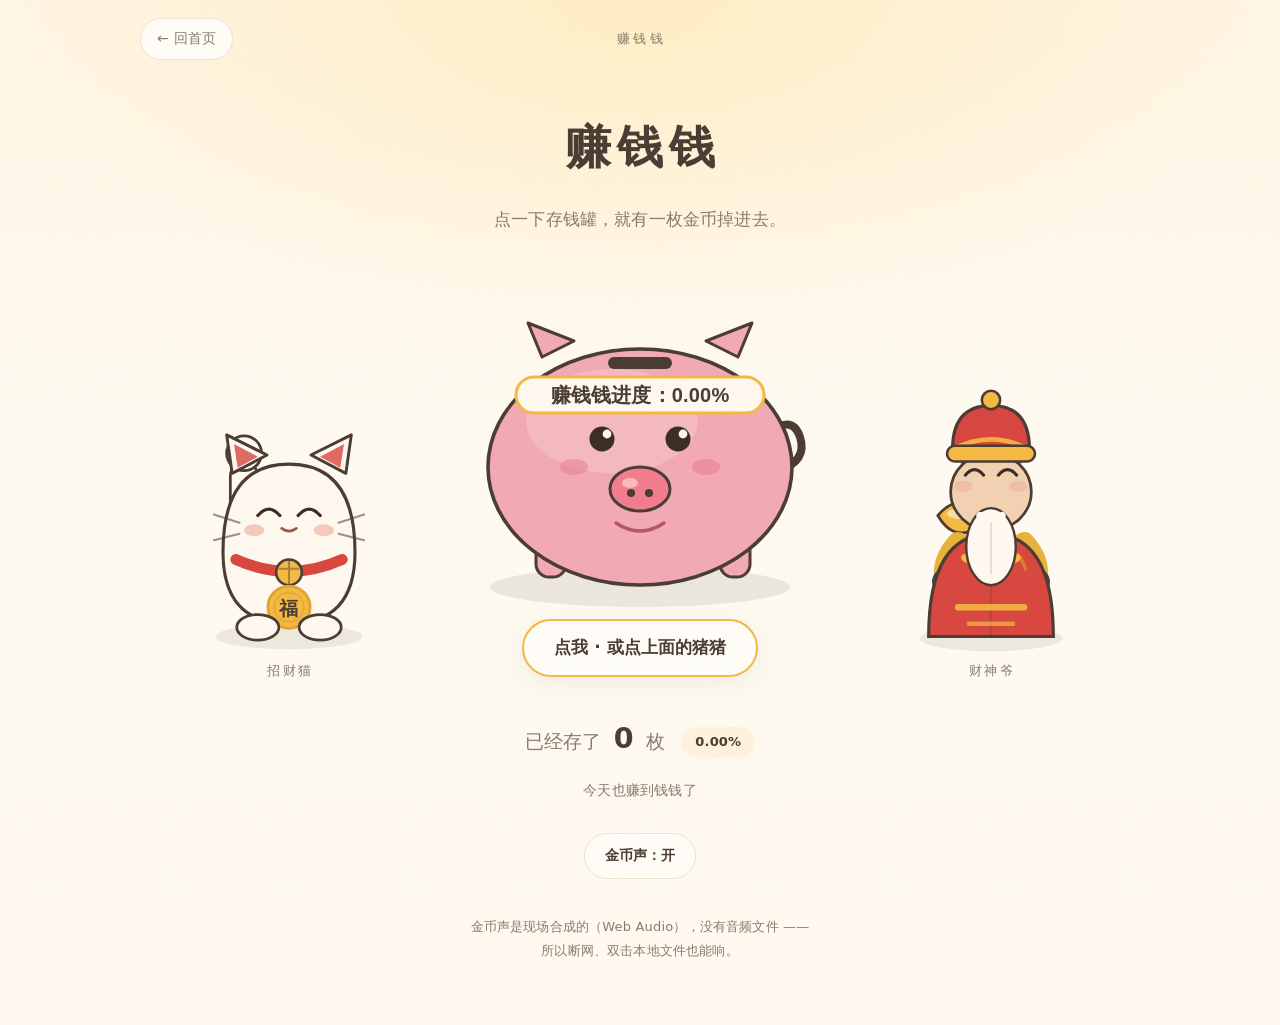
==== commit cb05dac0: "发布：同步工作目录到 GitHub Pages 由 tools/misc/publish.py 自动生成" ====
--- a/coin.html
+++ b/coin.html
@@ -111,7 +111,7 @@
             <g>
               <rect x="86" y="106" width="248" height="36" rx="18" fill="#FFF9F0" stroke="#F5B942" stroke-width="3"/>
               <text x="210" y="131" text-anchor="middle" font-size="20" font-weight="700" fill="#4A3B32"
-                    font-family="'PingFang SC','Microsoft YaHei',sans-serif">赚钱钱进度：<tspan id="pctText">20%</tspan></text>
+                    font-family="'PingFang SC','Microsoft YaHei',sans-serif">赚钱钱进度：<tspan id="pctText">0.00%</tspan></text>
             </g>
 
             <!-- 眼睛 -->
@@ -199,16 +199,15 @@
     <!-- 计数器 -->
     <p class="counter">
       已经存了 <strong id="countText">0</strong> 枚
-      <span class="counter__pct" id="pctInline">20%</span>
+      <span class="counter__pct" id="pctInline">0.00%</span>
     </p>
     <p class="counter__hint" id="soundHint">今天也赚到钱钱了</p>
 
-    <!-- 声音开关 -->
+    <!-- 声音开关（枚数只增不减，所以没有清零按钮） -->
     <div class="soundrow">
       <button class="soundbtn" id="soundBtn" type="button" aria-pressed="true">
         <span id="soundBtnText">金币声：开</span>
       </button>
-      <button class="soundbtn soundbtn--ghost" id="resetBtn" type="button">清零重来</button>
     </div>
 
     <p class="coin__note">
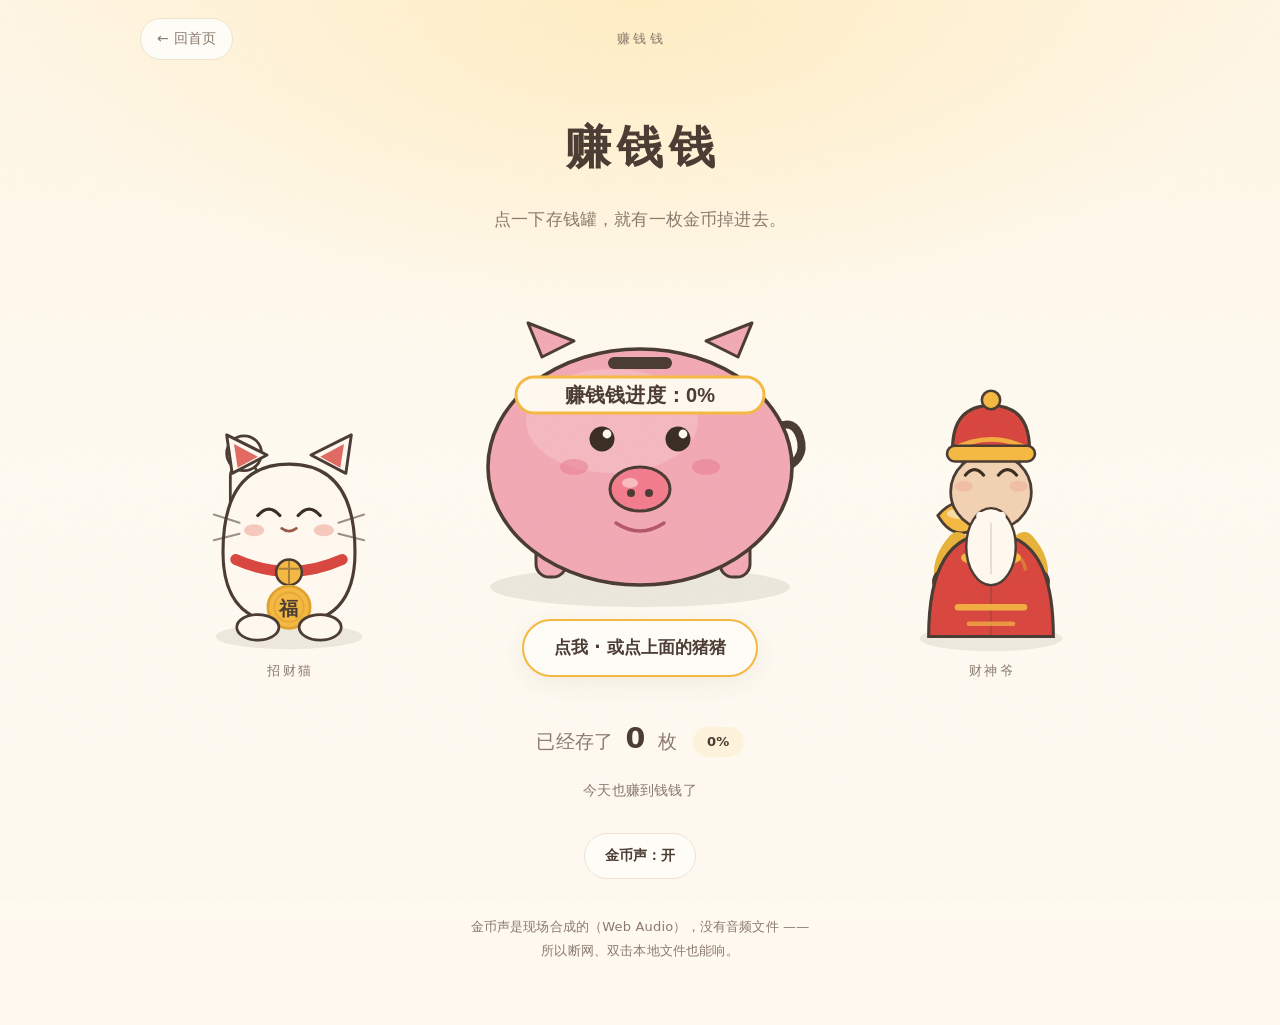
==== commit d9e94faa: "发布：同步工作目录到 GitHub Pages 由 tools/misc/publish.py 自动生成" ====
--- a/coin.html
+++ b/coin.html
@@ -111,7 +111,7 @@
             <g>
               <rect x="86" y="106" width="248" height="36" rx="18" fill="#FFF9F0" stroke="#F5B942" stroke-width="3"/>
               <text x="210" y="131" text-anchor="middle" font-size="20" font-weight="700" fill="#4A3B32"
-                    font-family="'PingFang SC','Microsoft YaHei',sans-serif">赚钱钱进度：<tspan id="pctText">0.00%</tspan></text>
+                    font-family="'PingFang SC','Microsoft YaHei',sans-serif">赚钱钱进度：<tspan id="pctText">0%</tspan></text>
             </g>
 
             <!-- 眼睛 -->
@@ -199,7 +199,7 @@
     <!-- 计数器 -->
     <p class="counter">
       已经存了 <strong id="countText">0</strong> 枚
-      <span class="counter__pct" id="pctInline">0.00%</span>
+      <span class="counter__pct" id="pctInline">0%</span>
     </p>
     <p class="counter__hint" id="soundHint">今天也赚到钱钱了</p>
 
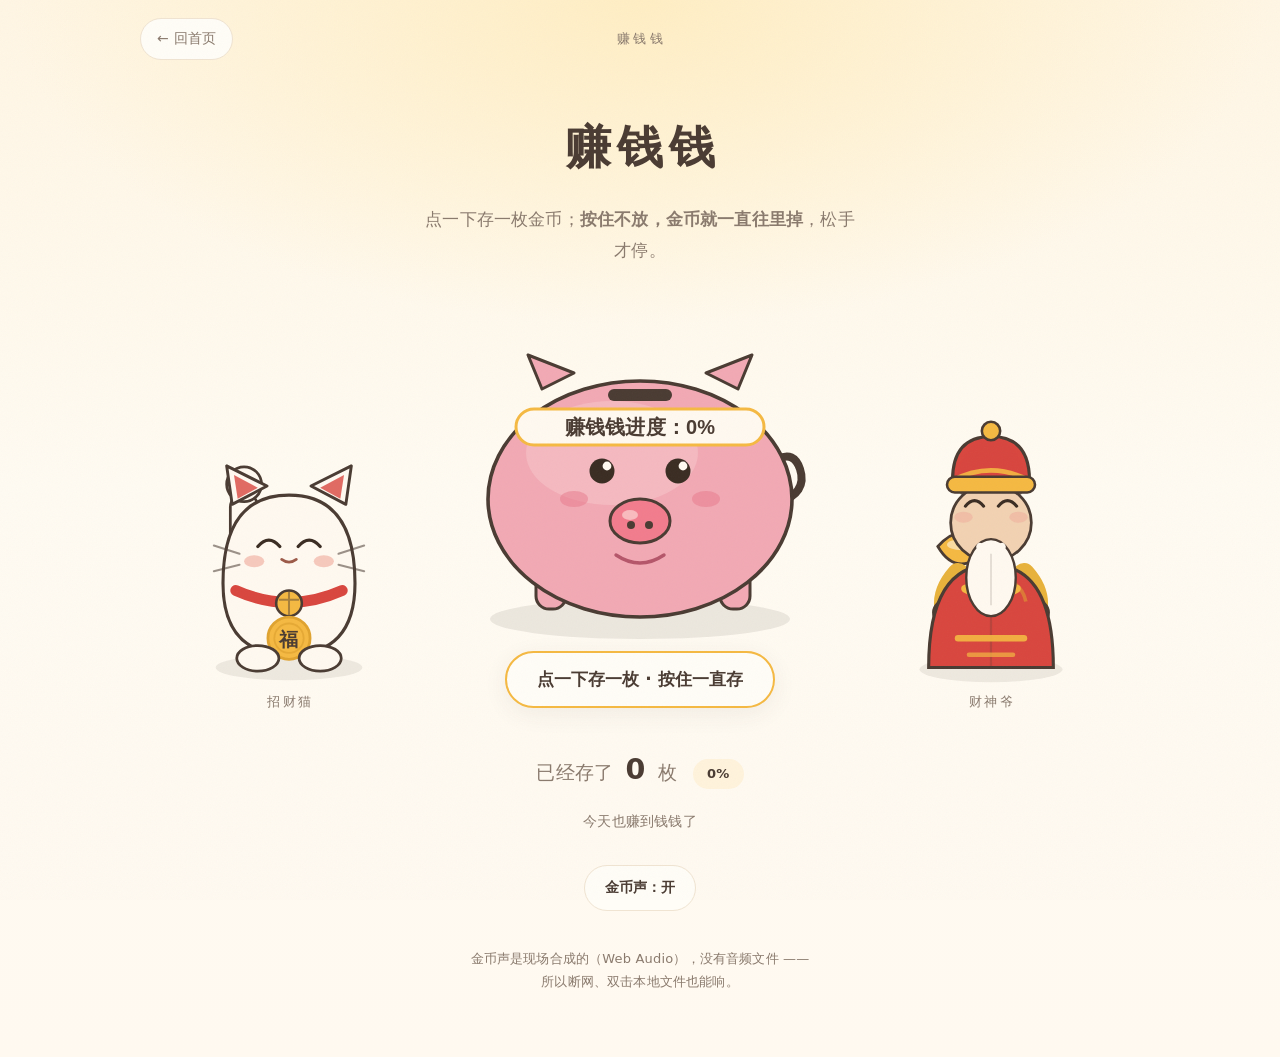
==== commit 5b42e1bd: "发布：同步工作目录到 GitHub Pages 由 tools/misc/publish.py 自动生成" ====
--- a/coin.html
+++ b/coin.html
@@ -27,7 +27,7 @@
     </nav>
 
     <h1 class="coin__title">赚钱钱</h1>
-    <p class="coin__lead">点一下存钱罐，就有一枚金币掉进去。</p>
+    <p class="coin__lead">点一下存一枚金币；<strong>按住不放，金币就一直往里掉</strong>，松手才停。</p>
 
     <!-- 存钱罐舞台：左右两位护法 + 中间存钱罐 -->
     <div class="stage">
@@ -77,8 +77,8 @@
 
       <!-- 中间：存钱罐（整个罐子都能点，不只是下面的按钮） -->
       <div class="bank" id="bank">
-        <div class="bank__art" id="bankArt" role="button" tabindex="-1"
-             title="点一下，存一枚金币">
+      <div class="bank__art" id="bankArt" role="button" tabindex="-1"
+           title="点一下存一枚；按住不放一直存">
           <!-- 金币从这里落下来 -->
           <div class="bank__origin" id="coinOrigin" aria-hidden="true"></div>
 
@@ -136,8 +136,8 @@
         </div>
 
         <button class="bank__hit" id="bankBtn" type="button"
-                aria-label="点一下，往存钱罐里存一枚金币">
-          <span class="bank__hint">点我 · 或点上面的猪猪</span>
+                aria-label="点一下存一枚金币；按住不放可以一直存，松手停止">
+          <span class="bank__hint">点一下存一枚 · 按住一直存</span>
         </button>
       </div>
 
--- a/styles.css
+++ b/styles.css
@@ -521,6 +521,16 @@
   cursor:pointer;
   transition:transform .2s cubic-bezier(.2,.7,.3,1);
 }
+/* 长按连发：禁掉手机上的长按菜单和选字，不然按住会弹「复制/保存图片」 */
+.bank__art,
+.bank__hit{
+  -webkit-touch-callout:none;
+  -webkit-user-select:none;
+  user-select:none;
+  touch-action:manipulation;
+}
+/* 按住不放：罐子一直保持轻微放大，表示正在连发 */
+.bank.is-holding{ transform:scale(1.025); }
 .bank__art:hover{ transform:scale(1.015); }
 .bank__art:active{ transform:scale(.99); }
 .bank__art svg{ pointer-events:auto; }
